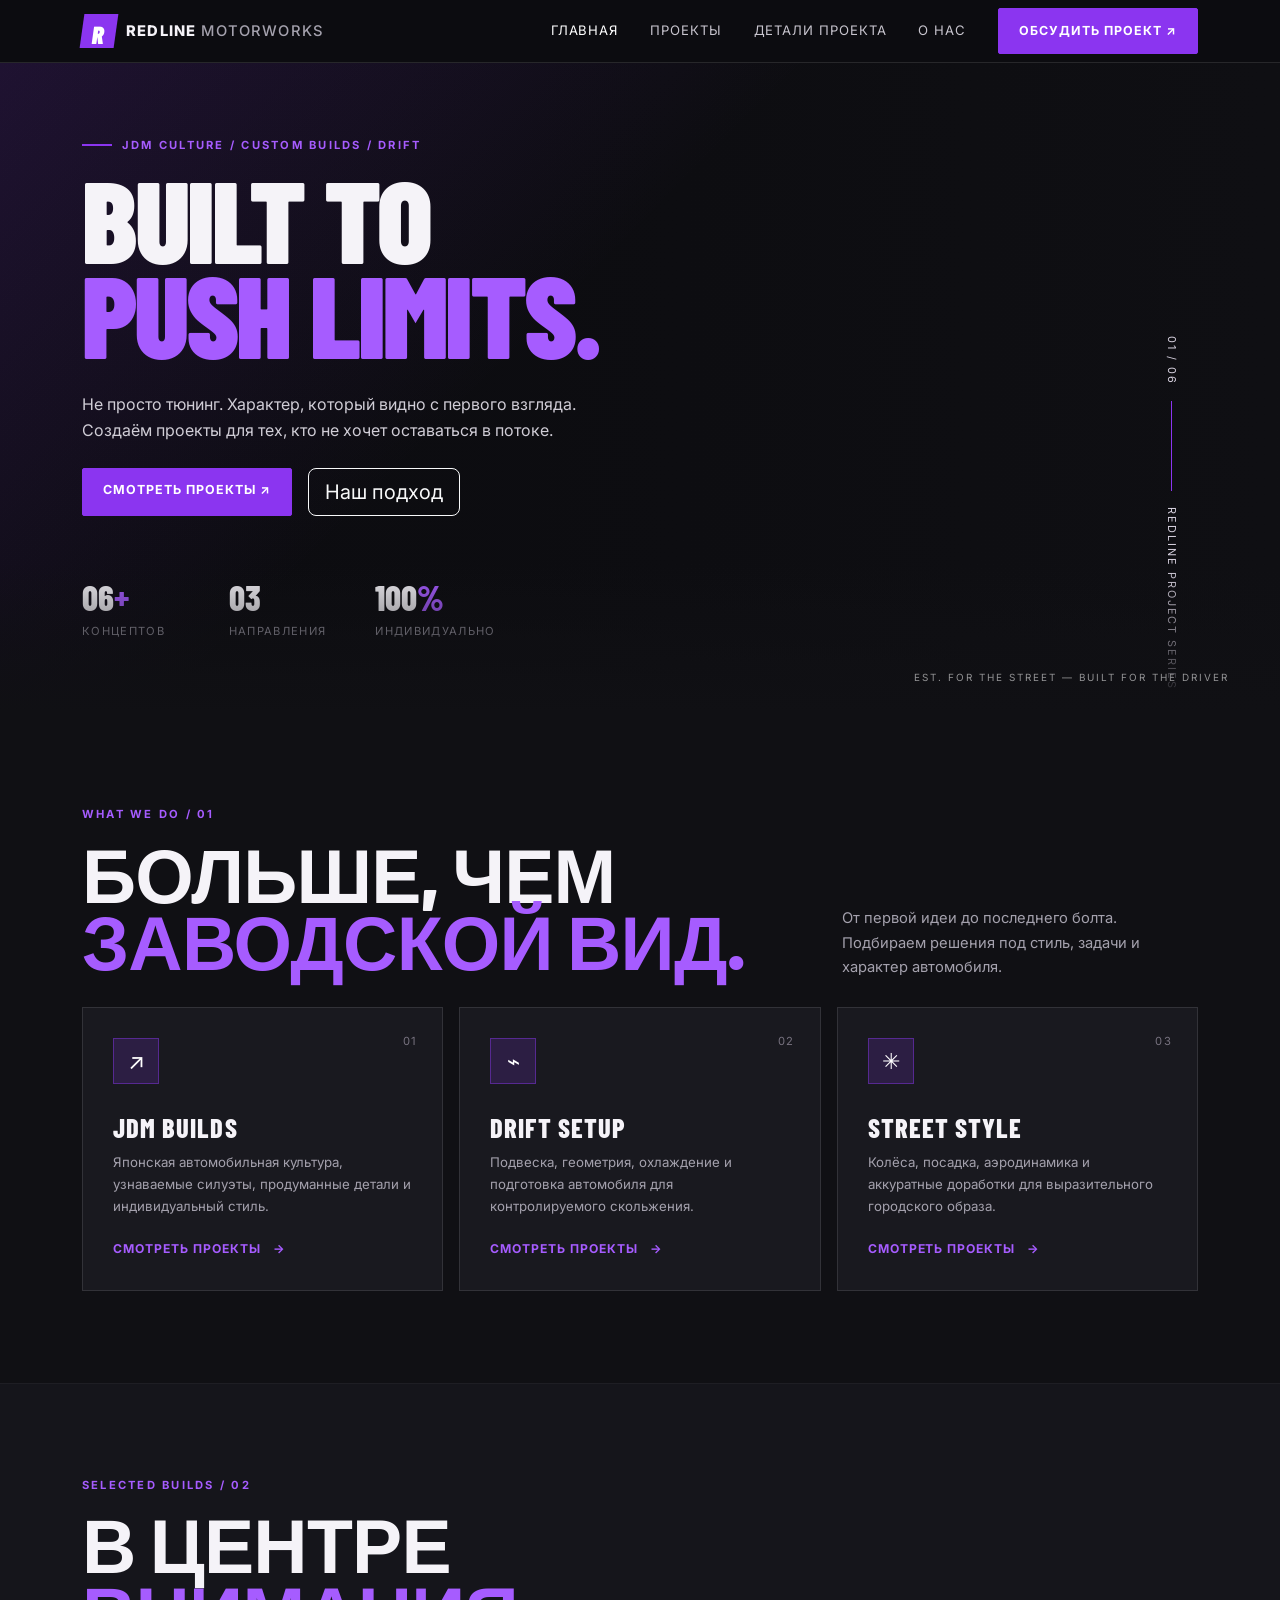
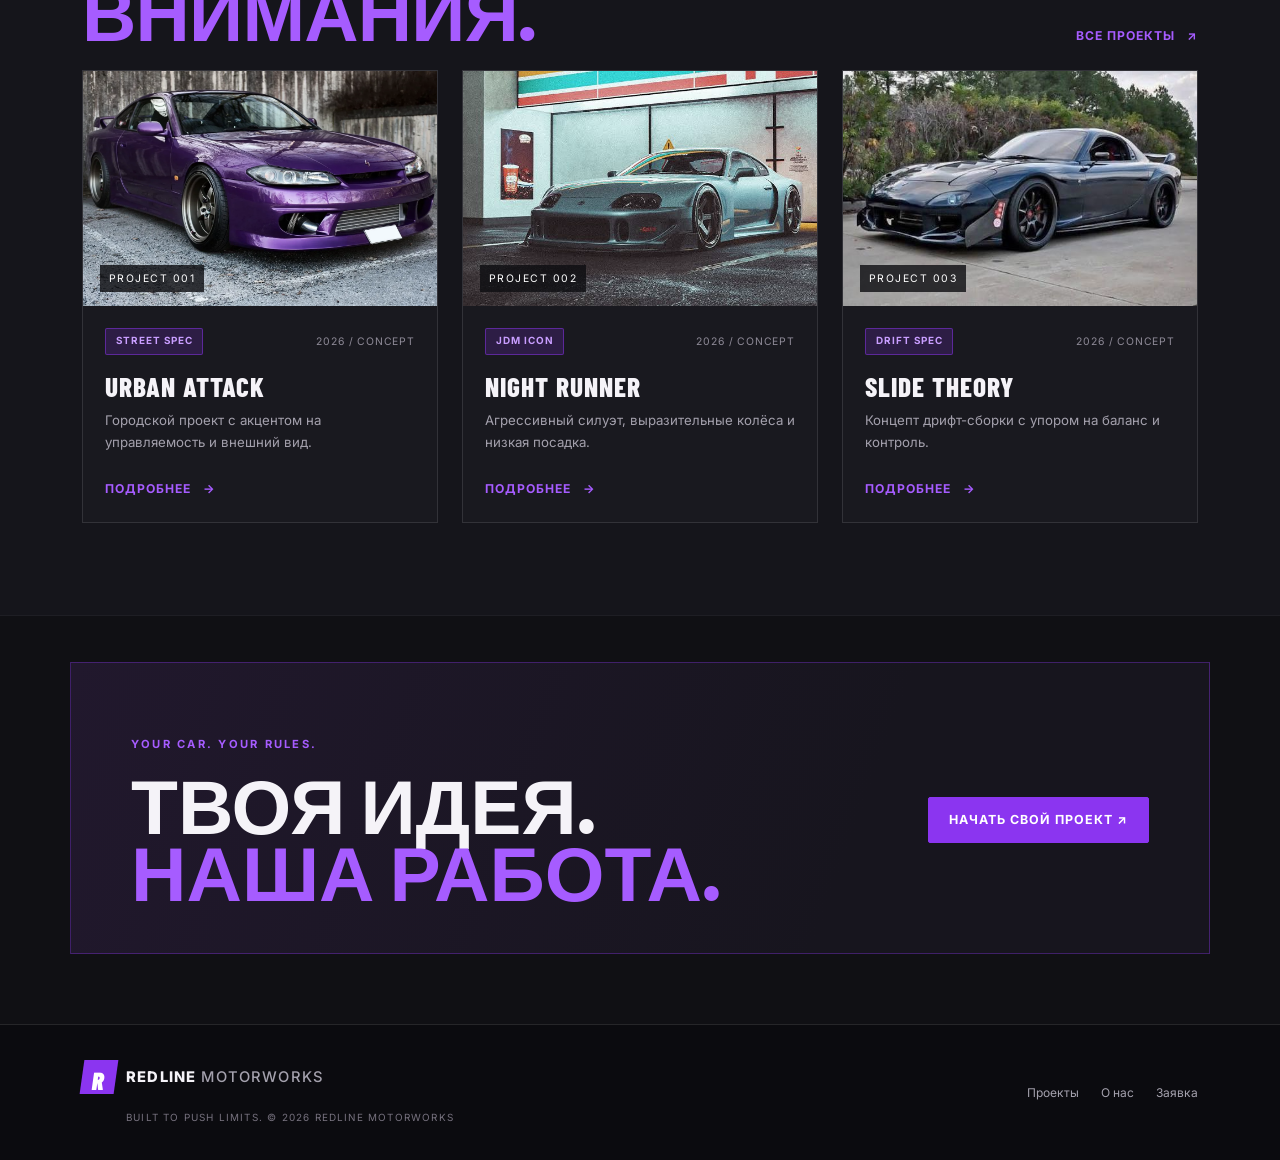
==== index.html @ ef2f2826 "Initial commit: REDLINE MOTORWORKS Bootstrap project" ====
<!DOCTYPE html>
<html lang="ru">
<head>
  <meta charset="UTF-8">
  <meta name="viewport" content="width=device-width, initial-scale=1">
  <meta name="description" content="REDLINE MOTORWORKS — тюнинг спортивных автомобилей, JDM и drift-проекты.">
  <title>REDLINE MOTORWORKS — Built to Push Limits</title>
  <link href="https://cdn.jsdelivr.net/npm/bootstrap@5.3.3/dist/css/bootstrap.min.css" rel="stylesheet">
  <link rel="stylesheet" href="css/custom.css">
</head>
<body>
  <nav class="navbar navbar-expand-lg navbar-dark site-navbar sticky-top">
    <div class="container">
      <a class="navbar-brand brand-lockup" href="index.html"><span class="brand-mark">R</span><span>REDLINE<span class="brand-light"> MOTORWORKS</span></span></a>
      <button class="navbar-toggler" type="button" data-bs-toggle="collapse" data-bs-target="#mainNav" aria-controls="mainNav" aria-expanded="false" aria-label="Открыть меню"><span class="navbar-toggler-icon"></span></button>
      <div class="collapse navbar-collapse" id="mainNav">
        <ul class="navbar-nav ms-auto align-items-lg-center gap-lg-3">
          <li class="nav-item"><a class="nav-link active" aria-current="page" href="index.html">Главная</a></li>
          <li class="nav-item"><a class="nav-link" href="catalog.html">Проекты</a></li>
          <li class="nav-item"><a class="nav-link" href="product.html">Детали проекта</a></li>
          <li class="nav-item"><a class="nav-link" href="contacts.html">О нас</a></li>
          <li class="nav-item"><a class="btn btn-redline btn-sm ms-lg-2" href="order.html">Обсудить проект <span aria-hidden="true">↗</span></a></li>
        </ul>
      </div>
    </div>
  </nav>

  <main>
    <section class="hero-section">
      <div class="hero-overlay"></div>
      <div class="container position-relative">
        <div class="row min-vh-hero align-items-center">
          <div class="col-12 col-lg-7 py-5">
            <p class="eyebrow"><span class="eyebrow-line"></span> JDM CULTURE / CUSTOM BUILDS / DRIFT</p>
            <h1 class="hero-title">BUILT TO<br><span>PUSH LIMITS.</span></h1>
            <p class="hero-copy">Не просто тюнинг. Характер, который видно с первого взгляда. Создаём проекты для тех, кто не хочет оставаться в потоке.</p>
            <div class="d-flex flex-wrap gap-3 mt-4">
              <a class="btn btn-redline btn-lg" href="catalog.html">Смотреть проекты <span aria-hidden="true">↗</span></a>
              <a class="btn btn-outline-light btn-lg" href="contacts.html">Наш подход</a>
            </div>
            <div class="hero-stats row g-3 mt-5">
              <div class="col-4"><div class="stat-number">06<span>+</span></div><div class="stat-label">концептов</div></div>
              <div class="col-4"><div class="stat-number">03</div><div class="stat-label">направления</div></div>
              <div class="col-4"><div class="stat-number">100<span>%</span></div><div class="stat-label">индивидуально</div></div>
            </div>
          </div>
          <div class="col-lg-5 d-none d-lg-block">
            <div class="hero-side-note"><span>01 / 06</span><span class="vertical-line"></span><span>REDLINE PROJECT SERIES</span></div>
          </div>
        </div>
      </div>
      <div class="hero-bottom-label">EST. FOR THE STREET — BUILT FOR THE DRIVER</div>
    </section>

    <section class="section-space">
      <div class="container">
        <div class="section-heading row align-items-end gy-3 mb-4">
          <div class="col-md-8"><p class="eyebrow">WHAT WE DO / 01</p><h2 class="section-title">БОЛЬШЕ, ЧЕМ<br><span>ЗАВОДСКОЙ ВИД.</span></h2></div>
          <div class="col-md-4"><p class="muted-copy mb-1">От первой идеи до последнего болта. Подбираем решения под стиль, задачи и характер автомобиля.</p></div>
        </div>
        <div class="row g-3">
          <div class="col-12 col-md-4"><article class="service-card h-100"><span class="service-index">01</span><div class="service-icon">↗</div><h3>JDM BUILDS</h3><p>Японская автомобильная культура, узнаваемые силуэты, продуманные детали и индивидуальный стиль.</p><a href="catalog.html" class="text-link">Смотреть проекты <span>→</span></a></article></div>
          <div class="col-12 col-md-4"><article class="service-card h-100"><span class="service-index">02</span><div class="service-icon">⌁</div><h3>DRIFT SETUP</h3><p>Подвеска, геометрия, охлаждение и подготовка автомобиля для контролируемого скольжения.</p><a href="catalog.html" class="text-link">Смотреть проекты <span>→</span></a></article></div>
          <div class="col-12 col-md-4"><article class="service-card h-100"><span class="service-index">03</span><div class="service-icon">✳</div><h3>STREET STYLE</h3><p>Колёса, посадка, аэродинамика и аккуратные доработки для выразительного городского образа.</p><a href="catalog.html" class="text-link">Смотреть проекты <span>→</span></a></article></div>
        </div>
      </div>
    </section>

    <section class="section-space section-dark">
      <div class="container">
        <div class="d-flex flex-wrap align-items-end justify-content-between gap-3 mb-4">
          <div><p class="eyebrow">SELECTED BUILDS / 02</p><h2 class="section-title mb-0">В ЦЕНТРЕ<br><span>ВНИМАНИЯ.</span></h2></div>
          <a href="catalog.html" class="text-link">Все проекты <span>↗</span></a>
        </div>
        <div class="row g-4">
          <div class="col-12 col-md-6 col-lg-4">
            <article class="project-card h-100">
              <a href="product.html" class="project-image-link"><img src="images/Nissan_s15_tuning.webp" alt="Спортивный автомобиль Porsche на дороге" class="project-image"><span class="project-number">PROJECT 001</span></a>
              <div class="project-info"><div class="d-flex justify-content-between align-items-center"><span class="badge badge-purple">STREET SPEC</span><span class="project-year">2026 / CONCEPT</span></div><h3>URBAN ATTACK</h3><p>Городской проект с акцентом на управляемость и внешний вид.</p><a href="product.html" class="text-link">Подробнее <span>→</span></a></div>
            </article>
          </div>
          <div class="col-12 col-md-6 col-lg-4">
            <article class="project-card h-100">
              <a href="product.html" class="project-image-link"><img src="images/supra_tuning.jpg" alt="Деталь кузова спортивного автомобиля" class="project-image"><span class="project-number">PROJECT 002</span></a>
              <div class="project-info"><div class="d-flex justify-content-between align-items-center"><span class="badge badge-purple">JDM ICON</span><span class="project-year">2026 / CONCEPT</span></div><h3>NIGHT RUNNER</h3><p>Агрессивный силуэт, выразительные колёса и низкая посадка.</p><a href="product.html" class="text-link">Подробнее <span>→</span></a></div>
            </article>
          </div>
          <div class="col-12 col-md-6 col-lg-4">
            <article class="project-card h-100">
              <a href="product.html" class="project-image-link"><img src="images/RX-7_tuning.jpg" alt="Спортивный автомобиль в движении" class="project-image"><span class="project-number">PROJECT 003</span></a>
              <div class="project-info"><div class="d-flex justify-content-between align-items-center"><span class="badge badge-purple">DRIFT SPEC</span><span class="project-year">2026 / CONCEPT</span></div><h3>SLIDE THEORY</h3><p>Концепт дрифт-сборки с упором на баланс и контроль.</p><a href="product.html" class="text-link">Подробнее <span>→</span></a></div>
            </article>
          </div>
        </div>
      </div>
    </section>

    <section class="cta-section">
      <div class="container">
        <div class="cta-panel row align-items-center g-4">
          <div class="col-lg-8"><p class="eyebrow">YOUR CAR. YOUR RULES.</p><h2>ТВОЯ ИДЕЯ.<br><span>НАША РАБОТА.</span></h2></div>
          <div class="col-lg-4 text-lg-end"><a href="order.html" class="btn btn-redline btn-lg">Начать свой проект <span>↗</span></a></div>
        </div>
      </div>
    </section>
  </main>

  <footer class="site-footer"><div class="container"><div class="row gy-4 align-items-center"><div class="col-md-6"><a class="navbar-brand brand-lockup" href="index.html"><span class="brand-mark">R</span><span>REDLINE<span class="brand-light"> MOTORWORKS</span></span></a><p class="footer-note">BUILT TO PUSH LIMITS. © 2026 REDLINE MOTORWORKS</p></div><div class="col-md-6 text-md-end footer-links"><a href="catalog.html">Проекты</a><a href="contacts.html">О нас</a><a href="order.html">Заявка</a></div></div></div></footer>
  <script src="https://cdn.jsdelivr.net/npm/bootstrap@5.3.3/dist/js/bootstrap.bundle.min.js"></script>
  <script src="js/main.js"></script>
</body>
</html>
---- css/custom.css ----
@import url('https://fonts.googleapis.com/css2?family=Barlow+Condensed:wght@500;600;700;800;900&family=Inter:wght@400;500;600;700&display=swap');

:root {
  --rl-bg: #101014;
  --rl-panel: #19191f;
  --rl-panel-light: #202027;
  --rl-purple: #8b35f0;
  --rl-purple-bright: #a65cff;
  --rl-white: #f5f3f8;
  --rl-muted: #a4a1ad;
  --rl-border: rgba(255,255,255,.11);
}
* { box-sizing: border-box; }
html { scroll-behavior: smooth; }
body { margin: 0; background: var(--rl-bg); color: var(--rl-white); font-family: 'Inter', Arial, sans-serif; line-height: 1.65; }
a { text-decoration: none; }
.site-navbar { background: rgba(13,13,17,.96); border-bottom: 1px solid var(--rl-border); backdrop-filter: blur(14px); }
.brand-lockup { display: inline-flex; align-items: center; gap: 10px; color: var(--rl-white) !important; font-size: .92rem; font-weight: 800; letter-spacing: .08em; }
.brand-mark { display: inline-grid; place-items: center; width: 34px; height: 34px; background: var(--rl-purple); color: white; font-family: 'Barlow Condensed', sans-serif; font-size: 1.55rem; font-weight: 900; transform: skew(-8deg); }
.brand-light { color: var(--rl-muted); font-weight: 500; }
.navbar-nav .nav-link { color: #c8c5ce; font-size: .82rem; text-transform: uppercase; letter-spacing: .07em; }
.navbar-nav .nav-link:hover, .navbar-nav .nav-link.active { color: white; }
.btn-redline { --bs-btn-color: #fff; --bs-btn-bg: var(--rl-purple); --bs-btn-border-color: var(--rl-purple); --bs-btn-hover-color: #fff; --bs-btn-hover-bg: #7025cb; --bs-btn-hover-border-color: #7025cb; --bs-btn-active-bg: #6120ae; --bs-btn-active-border-color: #6120ae; border-radius: 2px; padding: .8rem 1.25rem; font-size: .78rem; font-weight: 700; letter-spacing: .08em; text-transform: uppercase; }
.btn-outline-redline { --bs-btn-color: #d7b9ff; --bs-btn-border-color: var(--rl-purple); --bs-btn-hover-color: #fff; --bs-btn-hover-bg: var(--rl-purple); --bs-btn-hover-border-color: var(--rl-purple); border-radius: 2px; font-size: .76rem; font-weight: 700; letter-spacing: .06em; text-transform: uppercase; }
.hero-section { position: relative; overflow: hidden; min-height: 650px; background: linear-gradient(90deg, rgba(12,12,16,.98) 0%, rgba(12,12,16,.87) 42%, rgba(12,12,16,.24) 100%), url('https://images.unsplash.com/photo-1503376780353-7e6692767b70?auto=format&fit=crop&w=2000&q=90') center 56%/cover no-repeat; }
.hero-section::after { content: ''; position: absolute; inset: auto 0 0; height: 150px; background: linear-gradient(transparent, var(--rl-bg)); pointer-events: none; }
.hero-overlay { position: absolute; inset: 0; background: linear-gradient(135deg, rgba(139,53,240,.15), transparent 42%); }
.min-vh-hero { min-height: 650px; }
.eyebrow { display: flex; align-items: center; gap: 10px; margin-bottom: 1rem; color: var(--rl-purple-bright); font-size: .7rem; font-weight: 700; letter-spacing: .2em; text-transform: uppercase; }
.eyebrow-line { display: inline-block; width: 30px; height: 2px; background: var(--rl-purple); }
.hero-title, .page-title { margin: 0; font-family: 'Barlow Condensed', Impact, sans-serif; font-size: clamp(4rem, 9vw, 7.7rem); font-weight: 900; line-height: .83; letter-spacing: -.025em; }
.hero-title span, .page-title span, .section-title span, .cta-panel h2 span { color: var(--rl-purple-bright); }
.hero-copy { max-width: 520px; margin-top: 1.8rem; color: #d0cdd6; font-size: 1rem; }
.hero-stats { max-width: 440px; }
.stat-number { font-family: 'Barlow Condensed', sans-serif; font-size: 2.2rem; font-weight: 800; line-height: 1; }
.stat-number span { color: var(--rl-purple-bright); }
.stat-label { margin-top: .45rem; color: var(--rl-muted); font-size: .7rem; letter-spacing: .12em; text-transform: uppercase; }
.hero-side-note { display: flex; align-items: center; gap: 16px; justify-content: flex-end; color: #d8d2e0; font-size: .68rem; letter-spacing: .18em; writing-mode: vertical-rl; position: absolute; right: 30px; top: 42%; }
.vertical-line { height: 90px; width: 1px; background: var(--rl-purple); }
.hero-bottom-label { position: absolute; z-index: 2; right: 4%; bottom: 28px; color: rgba(255,255,255,.55); font-size: .62rem; letter-spacing: .2em; }
.section-space { padding: 92px 0; }
.section-dark { background: #15151b; border-top: 1px solid rgba(255,255,255,.04); border-bottom: 1px solid rgba(255,255,255,.04); }
.section-title { font-family: 'Barlow Condensed', Impact, sans-serif; font-size: clamp(2.8rem, 6vw, 4.7rem); font-weight: 900; line-height: .9; letter-spacing: -.01em; }
.section-title-small { font-size: clamp(2.6rem, 5vw, 3.8rem); }
.muted-copy { color: var(--rl-muted); font-size: .92rem; }
.service-card { position: relative; min-height: 260px; padding: 30px; background: var(--rl-panel); border: 1px solid var(--rl-border); transition: transform .25s, border-color .25s; }
.service-card:hover, .project-card:hover { transform: translateY(-5px); border-color: rgba(166,92,255,.55); }
.service-index { position: absolute; top: 24px; right: 25px; color: #77727f; font-size: .7rem; letter-spacing: .12em; }
.service-icon { display: grid; place-items: center; width: 46px; height: 46px; margin-bottom: 28px; color: white; background: rgba(139,53,240,.17); border: 1px solid rgba(139,53,240,.45); font-size: 1.4rem; }
.service-card h3, .project-info h3, .detail-tile h3, .contact-box h3 { font-family: 'Barlow Condensed', sans-serif; font-size: 1.65rem; font-weight: 800; letter-spacing: .04em; }
.service-card p, .project-info p, .detail-tile p { color: var(--rl-muted); font-size: .83rem; }
.text-link { display: inline-flex; gap: 12px; align-items: center; color: var(--rl-purple-bright); font-size: .76rem; font-weight: 700; letter-spacing: .08em; text-transform: uppercase; }
.text-link:hover { color: white; }
.project-card { overflow: hidden; background: var(--rl-panel); border: 1px solid var(--rl-border); transition: transform .25s, border-color .25s; }
.project-image-link { display: block; position: relative; overflow: hidden; }
.project-image { display: block; width: 100%; height: 235px; object-fit: cover; filter: saturate(.78); transition: transform .45s, filter .3s; }
.project-card:hover .project-image { transform: scale(1.045); filter: saturate(1); }
.project-number { position: absolute; left: 17px; bottom: 14px; padding: 5px 9px; background: rgba(13,13,17,.8); color: white; font-size: .65rem; letter-spacing: .14em; }
.project-info { padding: 22px; }
.project-info h3 { margin: 15px 0 7px; font-size: 1.7rem; }
.project-info p { min-height: 48px; }
.badge-purple { background: rgba(139,53,240,.18); color: #c99eff; border: 1px solid rgba(139,53,240,.5); border-radius: 2px; padding: .48rem .6rem; font-size: .62rem; letter-spacing: .1em; }
.project-year, .project-meta { color: #8f8b98; font-size: .65rem; letter-spacing: .08em; }
.project-meta { display: flex; justify-content: space-between; gap: 8px; align-items: center; border-top: 1px solid var(--rl-border); padding-top: 13px; }
.project-meta strong { color: #e8e4ed; font-size: .75rem; }
.cta-section { padding: 70px 0; }
.cta-panel { padding: 48px; background: linear-gradient(110deg, #21182d, #17151e 68%); border: 1px solid rgba(139,53,240,.35); }
.cta-panel h2 { margin: 0; font-family: 'Barlow Condensed', sans-serif; font-size: clamp(3rem, 6vw, 5rem); font-weight: 900; line-height: .88; }
.site-footer { padding: 35px 0; background: #0b0b0f; border-top: 1px solid var(--rl-border); }
.footer-note { margin: 12px 0 0 44px; color: #77727f; font-size: .62rem; letter-spacing: .12em; }
.footer-links { display: flex; justify-content: flex-end; gap: 22px; }
.footer-links a { color: var(--rl-muted); font-size: .75rem; }
.footer-links a:hover { color: white; }
.page-hero { padding: 90px 0 75px; background: radial-gradient(ellipse at 78% 25%, rgba(139,53,240,.2), transparent 36%), linear-gradient(130deg, #15131b, #101014 60%); border-bottom: 1px solid var(--rl-border); }
.page-hero-compact { padding: 72px 0 58px; }
.page-title { font-size: clamp(4rem, 9vw, 6.5rem); }
.page-lead { max-width: 590px; margin: 25px 0 0; color: var(--rl-muted); }
.alert-dark-redline { background: rgba(139,53,240,.1); color: #d7c3ef; border: 1px solid rgba(139,53,240,.3); border-radius: 2px; font-size: .8rem; }
.alert-dot { display: inline-block; flex: 0 0 7px; width: 7px; height: 7px; border-radius: 50%; background: var(--rl-purple-bright); }
.redline-input { min-height: 48px; color: white; background-color: #1c1b22; border: 1px solid #393541; border-radius: 2px; }
.redline-input:focus { color: white; background-color: #1c1b22; border-color: var(--rl-purple-bright); box-shadow: 0 0 0 .2rem rgba(139,53,240,.18); }
.redline-input::placeholder { color: #85808d; }
.redline-input option { background: #1c1b22; }
.project-item { transition: opacity .2s; }
.empty-state { padding: 45px 20px; color: var(--rl-muted); text-align: center; }
.redline-modal { color: white; background: #1a1920; border: 1px solid rgba(166,92,255,.5); border-radius: 3px; }
.redline-carousel { border: 1px solid var(--rl-border); }
.gallery-image { height: 440px; object-fit: cover; }

/* Метка этапа проекта поверх фотографии в галерее. */
.redline-carousel .carousel-item { position: relative; }
.photo-stage-label {
  position: absolute;
  top: 1rem;
  left: 1rem;
  z-index: 2;
  padding: .55rem .9rem;
  color: #fff;
  background: var(--rl-accent);
  border: 1px solid rgba(255, 255, 255, .2);
  font-size: .75rem;
  font-weight: 800;
  letter-spacing: .14em;
  text-transform: uppercase;
  box-shadow: 0 6px 20px rgba(0, 0, 0, .35);
}
.content-panel, .spec-panel, .form-panel, .contact-box { padding: 30px; background: var(--rl-panel); border: 1px solid var(--rl-border); }
.spec-title { font-family: 'Barlow Condensed', sans-serif; font-size: 2.2rem; font-weight: 900; }
.spec-price { margin: 18px 0 4px; color: var(--rl-purple-bright); font-family: 'Barlow Condensed', sans-serif; font-size: 2.5rem; font-weight: 800; }
.divider-line { margin: 25px 0; border-color: var(--rl-border); opacity: 1; }
.subheading, .mini-label { color: var(--rl-purple-bright); font-size: .68rem; font-weight: 800; letter-spacing: .15em; }
.table-spec { --bs-table-bg: transparent; --bs-table-color: #d8d4df; --bs-table-border-color: var(--rl-border); font-size: .8rem; }
.table-spec th { color: #8f8a98; font-weight: 500; }
.table-spec td { text-align: right; }
.detail-tile { height: 100%; padding: 25px; background: #1c1b22; border: 1px solid var(--rl-border); }
.detail-tile > span { color: var(--rl-purple-bright); font-size: .7rem; letter-spacing: .15em; }
.detail-tile h3 { margin: 25px 0 10px; }
.form-label { color: #e9e5ee; font-size: .78rem; font-weight: 600; }
.input-addon { color: #d2c0e8; background: #2b2237; border-color: #49345f; }
.redline-check { background-color: #26232d; border-color: #62596c; }
.redline-check:checked { background-color: var(--rl-purple); border-color: var(--rl-purple); }
.form-check-input:focus { border-color: var(--rl-purple-bright); box-shadow: 0 0 0 .2rem rgba(139,53,240,.2); }
.form-panel .invalid-feedback { color: #ff8d9b; }
.contact-mini { padding: 25px; background: #17161d; border-left: 2px solid var(--rl-purple); }
.contact-mini strong { display: block; margin-top: 15px; font-size: .8rem; letter-spacing: .1em; }
.contact-mini p { margin: 3px 0 0; color: var(--rl-muted); font-size: .8rem; }
.about-image { width: 100%; min-height: 360px; max-height: 480px; object-fit: cover; filter: saturate(.7); }
.redline-accordion .accordion-item { color: white; background: #1b1a21; border: 1px solid var(--rl-border); border-radius: 0 !important; }
.redline-accordion .accordion-button { color: white; background: #1b1a21; font-family: 'Barlow Condensed', sans-serif; font-size: 1.35rem; font-weight: 700; letter-spacing: .04em; }
.redline-accordion .accordion-button:not(.collapsed) { color: #d7b9ff; background: #241a30; box-shadow: none; }
.redline-accordion .accordion-button::after { filter: invert(1); }
.redline-accordion .accordion-button:focus { box-shadow: 0 0 0 .2rem rgba(139,53,240,.18); }
.redline-accordion .accordion-body { color: var(--rl-muted); font-size: .9rem; }
.contact-box { height: 100%; }
.contact-box h3 { margin: 20px 0 12px; font-size: 1.9rem; }
@media (max-width: 767.98px) {
  .hero-section, .min-vh-hero { min-height: 600px; }
  .hero-section { background-position: 60% center; }
  .hero-title { font-size: clamp(3.6rem, 18vw, 5.6rem); }
  .hero-bottom-label { left: 20px; right: 20px; font-size: .53rem; }
  .section-space { padding: 65px 0; }
  .cta-panel { padding: 30px 24px; }
  .footer-links { justify-content: flex-start; }
  .gallery-image { height: 270px; }
  .content-panel, .spec-panel, .form-panel, .contact-box { padding: 22px; }
  .page-hero { padding: 65px 0 50px; }
}
@media (prefers-reduced-motion: reduce) {
  html { scroll-behavior: auto; }
  *, *::before, *::after { transition-duration: .01ms !important; animation-duration: .01ms !important; }
}
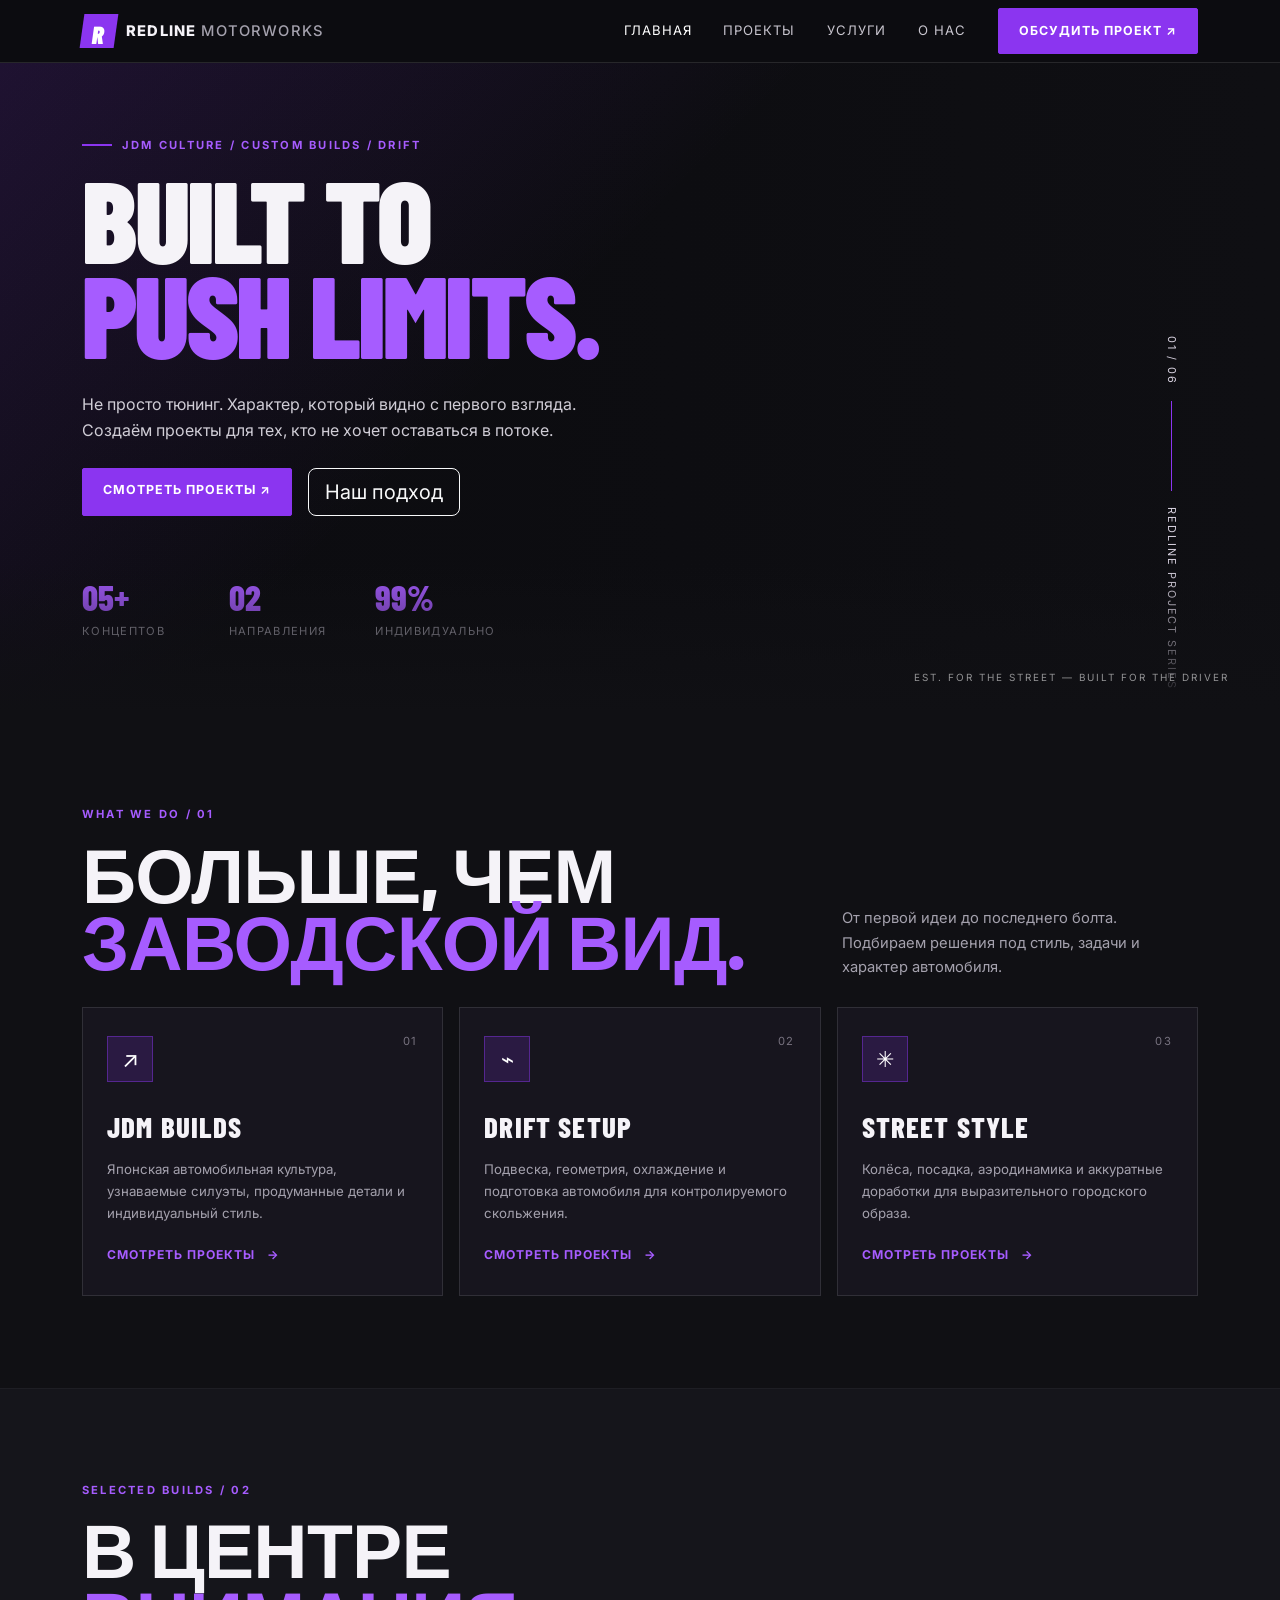
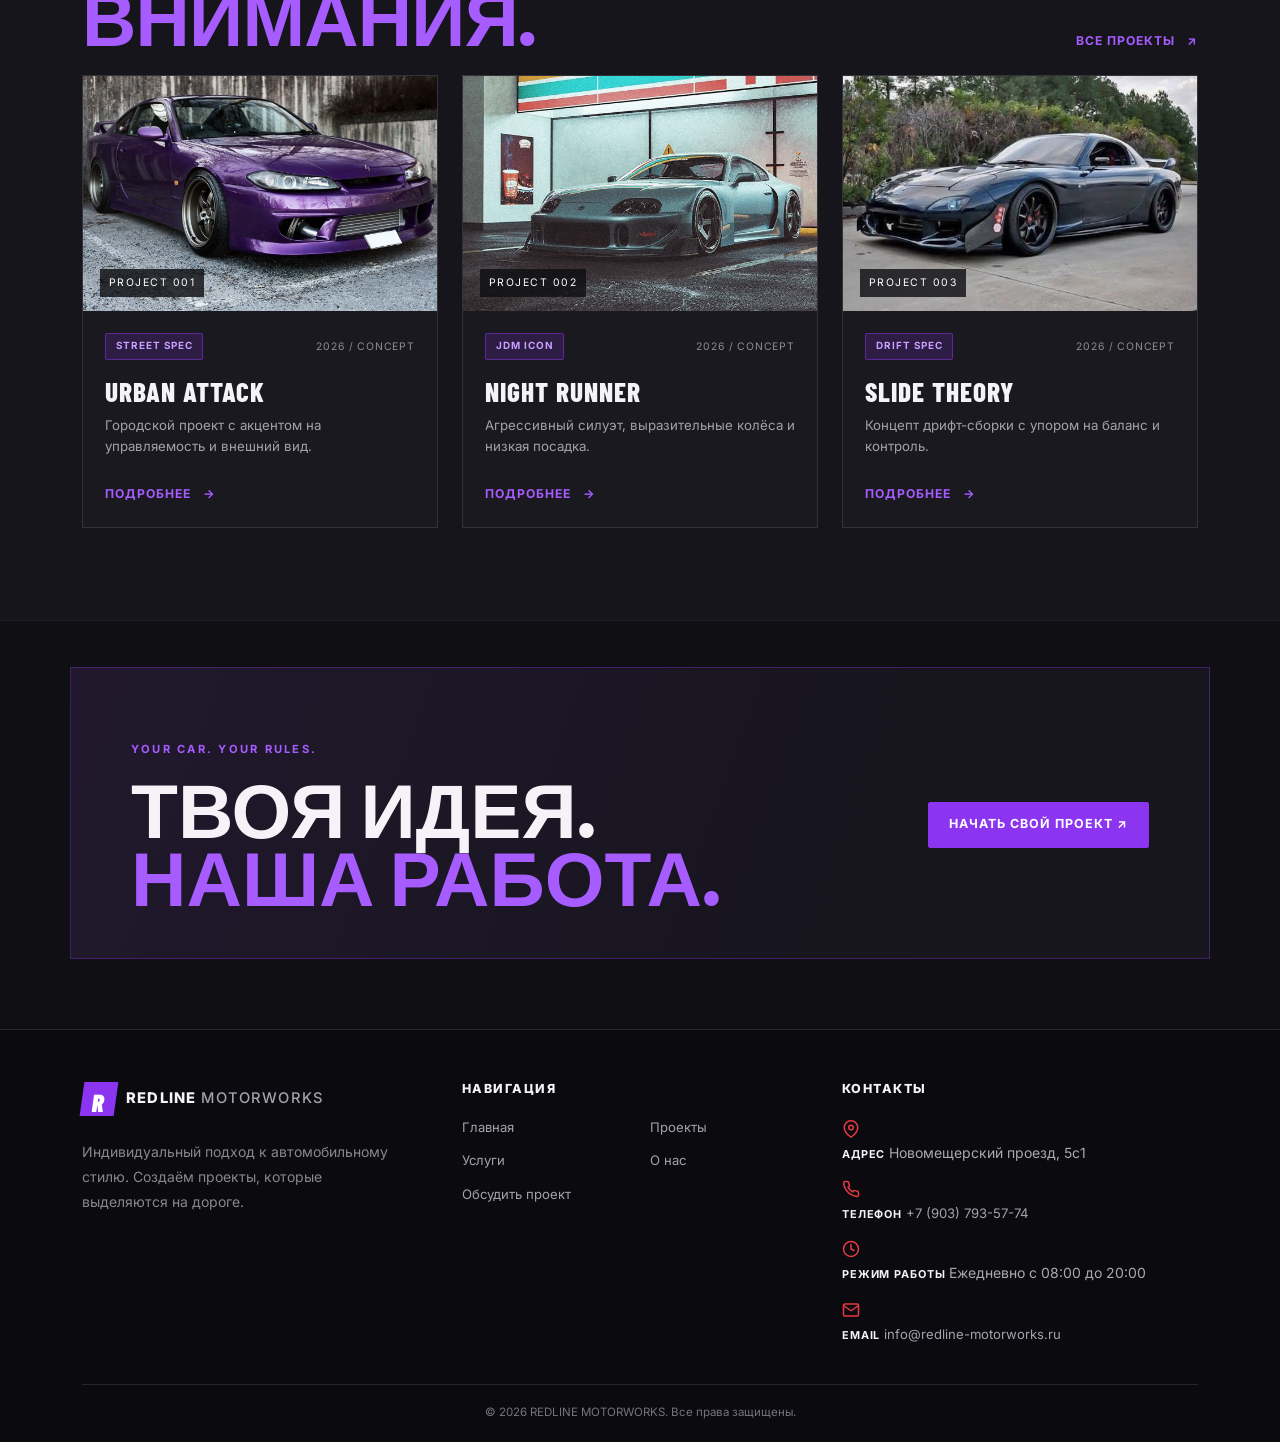
==== commit d648147f: "Ваше описание изменений" ====
--- a/index.html
+++ b/index.html
@@ -17,7 +17,7 @@
         <ul class="navbar-nav ms-auto align-items-lg-center gap-lg-3">
           <li class="nav-item"><a class="nav-link active" aria-current="page" href="index.html">Главная</a></li>
           <li class="nav-item"><a class="nav-link" href="catalog.html">Проекты</a></li>
-          <li class="nav-item"><a class="nav-link" href="product.html">Детали проекта</a></li>
+          <li class="nav-item"><a class="nav-link" href="services.html">Услуги</a></li>
           <li class="nav-item"><a class="nav-link" href="contacts.html">О нас</a></li>
           <li class="nav-item"><a class="btn btn-redline btn-sm ms-lg-2" href="order.html">Обсудить проект <span aria-hidden="true">↗</span></a></li>
         </ul>
@@ -39,9 +39,27 @@
               <a class="btn btn-outline-light btn-lg" href="contacts.html">Наш подход</a>
             </div>
             <div class="hero-stats row g-3 mt-5">
-              <div class="col-4"><div class="stat-number">06<span>+</span></div><div class="stat-label">концептов</div></div>
-              <div class="col-4"><div class="stat-number">03</div><div class="stat-label">направления</div></div>
-              <div class="col-4"><div class="stat-number">100<span>%</span></div><div class="stat-label">индивидуально</div></div>
+                <div class="col-4">
+  <div class="stat-number">
+    <span class="counter" data-target="6" data-pad="2">00</span><span>+</span>
+  </div>
+  <div class="stat-label">концептов</div>
+</div>
+
+<div class="col-4">
+  <div class="stat-number">
+    <span class="counter" data-target="3" data-pad="2">00</span>
+  </div>
+  <div class="stat-label">направления</div>
+</div>
+
+<div class="col-4">
+  <div class="stat-number">
+    <span class="counter" data-target="100">0</span><span>%</span>
+  </div>
+  <div class="stat-label">индивидуально</div>
+</div>
+
             </div>
           </div>
           <div class="col-lg-5 d-none d-lg-block">
@@ -75,20 +93,20 @@
         <div class="row g-4">
           <div class="col-12 col-md-6 col-lg-4">
             <article class="project-card h-100">
-              <a href="product.html" class="project-image-link"><img src="images/Nissan_s15_tuning.webp" alt="Спортивный автомобиль Porsche на дороге" class="project-image"><span class="project-number">PROJECT 001</span></a>
+              <a href="product.html" class="project-image-link"><img src="images/Nissan_s15_tuning.webp" alt="Тюнингованный Nissan Silvia S15 в стиле street" class="project-image"><span class="project-number">PROJECT 001</span></a>
               <div class="project-info"><div class="d-flex justify-content-between align-items-center"><span class="badge badge-purple">STREET SPEC</span><span class="project-year">2026 / CONCEPT</span></div><h3>URBAN ATTACK</h3><p>Городской проект с акцентом на управляемость и внешний вид.</p><a href="product.html" class="text-link">Подробнее <span>→</span></a></div>
             </article>
           </div>
           <div class="col-12 col-md-6 col-lg-4">
             <article class="project-card h-100">
-              <a href="product.html" class="project-image-link"><img src="images/supra_tuning.jpg" alt="Деталь кузова спортивного автомобиля" class="project-image"><span class="project-number">PROJECT 002</span></a>
-              <div class="project-info"><div class="d-flex justify-content-between align-items-center"><span class="badge badge-purple">JDM ICON</span><span class="project-year">2026 / CONCEPT</span></div><h3>NIGHT RUNNER</h3><p>Агрессивный силуэт, выразительные колёса и низкая посадка.</p><a href="product.html" class="text-link">Подробнее <span>→</span></a></div>
+              <a href="supra.html" class="project-image-link"><img src="images/supra_tuning.jpg" alt="Тюнингованная Toyota Supra MK4" class="project-image"><span class="project-number">PROJECT 002</span></a>
+              <div class="project-info"><div class="d-flex justify-content-between align-items-center"><span class="badge badge-purple">JDM ICON</span><span class="project-year">2026 / CONCEPT</span></div><h3>NIGHT RUNNER</h3><p>Агрессивный силуэт, выразительные колёса и низкая посадка.</p><a href="supra.html" class="text-link">Подробнее <span>→</span></a></div>
             </article>
           </div>
           <div class="col-12 col-md-6 col-lg-4">
             <article class="project-card h-100">
-              <a href="product.html" class="project-image-link"><img src="images/RX-7_tuning.jpg" alt="Спортивный автомобиль в движении" class="project-image"><span class="project-number">PROJECT 003</span></a>
-              <div class="project-info"><div class="d-flex justify-content-between align-items-center"><span class="badge badge-purple">DRIFT SPEC</span><span class="project-year">2026 / CONCEPT</span></div><h3>SLIDE THEORY</h3><p>Концепт дрифт-сборки с упором на баланс и контроль.</p><a href="product.html" class="text-link">Подробнее <span>→</span></a></div>
+              <a href="mazda-rx7.html" class="project-image-link"><img src="images/RX-7_tuning.jpg" alt="Спортивный автомобиль в движении" class="project-image"><span class="project-number">PROJECT 003</span></a>
+              <div class="project-info"><div class="d-flex justify-content-between align-items-center"><span class="badge badge-purple">DRIFT SPEC</span><span class="project-year">2026 / CONCEPT</span></div><h3>SLIDE THEORY</h3><p>Концепт дрифт-сборки с упором на баланс и контроль.</p><a href="mazda-rx7.html" class="text-link">Подробнее <span>→</span></a></div>
             </article>
           </div>
         </div>
@@ -105,7 +123,81 @@
     </section>
   </main>
 
-  <footer class="site-footer"><div class="container"><div class="row gy-4 align-items-center"><div class="col-md-6"><a class="navbar-brand brand-lockup" href="index.html"><span class="brand-mark">R</span><span>REDLINE<span class="brand-light"> MOTORWORKS</span></span></a><p class="footer-note">BUILT TO PUSH LIMITS. © 2026 REDLINE MOTORWORKS</p></div><div class="col-md-6 text-md-end footer-links"><a href="catalog.html">Проекты</a><a href="contacts.html">О нас</a><a href="order.html">Заявка</a></div></div></div></footer>
+  <footer class="site-footer">
+  <div class="container">
+    <div class="row g-4 footer-main">
+      <div class="col-lg-4 footer-brand-column">
+        <a class="navbar-brand brand-lockup footer-brand" href="index.html">
+          <span class="brand-mark">R</span><span>REDLINE<span class="brand-light"> MOTORWORKS</span></span>
+        </a>
+        <p class="footer-description">Индивидуальный подход к автомобильному стилю. Создаём проекты, которые выделяются на дороге.</p>
+      </div>
+
+      <div class="col-lg-4 footer-navigation-column">
+        <h5 class="footer-title">НАВИГАЦИЯ</h5>
+        <nav class="footer-navigation" aria-label="Навигация в подвале">
+          <a href="index.html">Главная</a>
+          <a href="catalog.html">Проекты</a>
+          <a href="services.html">Услуги</a>
+          <a href="contacts.html">О нас</a>
+          <a href="order.html">Обсудить проект</a>
+        </nav>
+      </div>
+
+      <div class="col-lg-4 footer-contacts-column">
+        <h5 class="footer-title">КОНТАКТЫ</h5>
+        <ul class="footer-contacts">
+          <li>
+            <svg class="contact-icon" viewBox="0 0 24 24" fill="none" stroke="currentColor" stroke-width="2" stroke-linecap="round" stroke-linejoin="round">
+              <path d="M21 10c0 7-9 13-9 13s-9-6-9-13a9 9 0 0 1 18 0z"></path>
+              <circle cx="12" cy="10" r="3"></circle>
+            </svg>
+            <div>
+              <span class="footer-contact-label">Адрес</span>
+              <span>Новомещерский проезд, 5с1</span>
+            </div>
+          </li>
+
+          <li>
+            <svg class="contact-icon" viewBox="0 0 24 24" fill="none" stroke="currentColor" stroke-width="2" stroke-linecap="round" stroke-linejoin="round">
+              <path d="M22 16.92v3a2 2 0 0 1-2.18 2 19.79 19.79 0 0 1-8.63-3.07 19.5 19.5 0 0 1-6-6 19.79 19.79 0 0 1-3.07-8.67A2 2 0 0 1 4.11 2h3a2 2 0 0 1 2 1.72 12.84 12.84 0 0 0 .7 2.81 2 2 0 0 1-.45 2.11L8.09 9.91a16 16 0 0 0 6 6l1.27-1.27a2 2 0 0 1 2.11-.45 12.84 12.84 0 0 0 2.81.7A2 2 0 0 1 22 16.92z"></path>
+            </svg>
+            <div>
+              <span class="footer-contact-label">Телефон</span>
+              <a href="tel:+79037935774">+7 (903) 793-57-74</a>
+            </div>
+          </li>
+
+          <li>
+            <svg class="contact-icon" viewBox="0 0 24 24" fill="none" stroke="currentColor" stroke-width="2" stroke-linecap="round" stroke-linejoin="round">
+              <circle cx="12" cy="12" r="10"></circle>
+              <polyline points="12 6 12 12 16 14"></polyline>
+            </svg>
+            <div>
+              <span class="footer-contact-label">Режим работы</span>
+              <span>Ежедневно с 08:00 до 20:00</span>
+            </div>
+          </li>
+
+          <li>
+            <svg class="contact-icon" viewBox="0 0 24 24" fill="none" stroke="currentColor" stroke-width="2" stroke-linecap="round" stroke-linejoin="round">
+              <path d="M4 4h16c1.1 0 2 .9 2 2v12c0 1.1-.9 2-2 2H4c-1.1 0-2-.9-2-2V6c0-1.1.9-2 2-2z"></path>
+              <polyline points="22,6 12,13 2,6"></polyline>
+            </svg>
+            <div>
+              <span class="footer-contact-label">Email</span>
+              <a href="mailto:info@redline-motorworks.ru">info@redline-motorworks.ru</a>
+            </div>
+          </li>
+        </ul>
+      </div>
+    </div>
+
+    <div class="footer-bottom">
+      <p>© 2026 REDLINE MOTORWORKS. Все права защищены.</p>
+    </div>
+  </div>
+</footer>
   <script src="https://cdn.jsdelivr.net/npm/bootstrap@5.3.3/dist/js/bootstrap.bundle.min.js"></script>
   <script src="js/main.js"></script>
 </body>
--- a/css/custom.css
+++ b/css/custom.css
@@ -149,3 +149,226 @@
   html { scroll-behavior: auto; }
   *, *::before, *::after { transition-duration: .01ms !important; animation-duration: .01ms !important; }
 }
+
+
+/* Интерактивная карта Яндекс на странице «О нас». */
+.map-frame {
+  overflow: hidden;
+  border: 1px solid rgba(166, 92, 255, .5);
+  background: var(--rl-panel);
+  box-shadow: 0 12px 35px rgba(0, 0, 0, .22);
+}
+.map-frame iframe {
+  display: block;
+  width: 100%;
+  height: 420px;
+  border: 0;
+}
+@media (max-width: 767.98px) {
+  .map-frame iframe { height: 320px; }
+}
+/* ===== FOOTER ===== */
+
+.site-footer {
+    background: #0b0b0f;
+    border-top: 1px solid rgba(153, 51, 255, 0.35);
+    padding: 55px 0 20px;
+    margin-top: 60px;
+    color: #aaa;
+}
+
+.footer-logo {
+    color: #fff;
+    font-weight: 800;
+    letter-spacing: 1px;
+    margin-bottom: 18px;
+}
+
+.footer-logo span {
+    color: #9933ff;
+}
+
+.footer-title {
+    color: #fff;
+    font-size: 15px;
+    font-weight: 700;
+    letter-spacing: 1px;
+    margin-bottom: 20px;
+}
+
+.footer-description {
+    color: #888;
+    font-size: 14px;
+    line-height: 1.8;
+}
+
+.footer-contacts {
+    list-style: none;
+    padding: 0;
+    margin: 0;
+}
+
+.footer-contacts li {
+    color: #aaa;
+    font-size: 14px;
+    line-height: 1.8;
+    margin-bottom: 10px;
+}
+
+.footer-contacts strong {
+    color: #fff;
+}
+
+.footer-contacts a {
+    color: #aaa;
+    text-decoration: none;
+    transition: color 0.2s ease;
+}
+
+.footer-contacts a:hover {
+    color: #9933ff;
+}
+
+.footer-bottom {
+    border-top: 1px solid rgba(255, 255, 255, 0.1);
+    margin-top: 40px;
+    padding-top: 20px;
+    text-align: center;
+}
+
+.footer-bottom p {
+    color: #666;
+    font-size: 13px;
+    margin: 0;
+}
+.footer-contacts {
+    list-style: none;
+    padding: 0;
+    margin: 0;
+}
+
+.footer-contacts li {
+    display: flex;
+    align-items: flex-start;
+    gap: 10px;
+    margin-bottom: 12px;
+}
+
+.contact-icon {
+    width: 18px;
+    height: 18px;
+    flex-shrink: 0; /* Не дает иконке сжиматься, если текст длинный */
+    margin-top: 3px; /* Выравнивает иконку по центру первой строки текста */
+    color: #e63946; /* Фирменный красный цвет (можно поменять на любой) */
+}
+
+
+/* ===== UPDATED THREE-COLUMN FOOTER ===== */
+.site-footer {
+  margin-top: 0;
+  padding: 52px 0 20px;
+  background: #0b0b0f;
+  border-top: 1px solid var(--rl-border);
+}
+.footer-main { align-items: flex-start; }
+.footer-brand-column .footer-brand {
+  margin: 0;
+  padding: 0;
+  /* The same brand-lockup class as the header keeps logo size and typography identical. */
+}
+.footer-brand-column .footer-description { max-width: 310px; margin-top: 20px; }
+.footer-title {
+  margin: 0 0 20px;
+  color: var(--rl-white);
+  font-size: .78rem;
+  font-weight: 800;
+  letter-spacing: .12em;
+}
+.footer-navigation { display: grid; grid-template-columns: 1fr 1fr; gap: 12px 20px; }
+.footer-navigation a, .footer-contacts a, .footer-contacts li > span:last-child {
+  color: var(--rl-muted);
+  font-size: .82rem;
+  transition: color .2s ease;
+}
+.footer-navigation a:hover, .footer-contacts a:hover { color: var(--rl-purple-bright); }
+.footer-contacts { display: grid; gap: 12px; list-style: none; margin: 0; padding: 0; }
+.footer-contacts li { display: flex; flex-direction: column; gap: 2px; margin: 0; }
+.footer-contact-label { color: var(--rl-white); font-size: .68rem; font-weight: 700; letter-spacing: .08em; text-transform: uppercase; }
+.footer-bottom { margin-top: 38px; padding-top: 18px; border-top: 1px solid var(--rl-border); text-align: center; }
+.footer-bottom p { margin: 0; color: #77727f; font-size: .72rem; }
+
+/* ===== SERVICES PAGE ===== */
+.service-card { padding: 28px 24px; background: #17151e; border: 1px solid var(--rl-border); transition: transform .2s ease, border-color .2s ease; }
+.service-card:hover { transform: translateY(-5px); border-color: rgba(139,53,240,.65); }
+.service-number { display: block; margin-bottom: 28px; color: var(--rl-purple-bright); font-family: 'Barlow Condensed', sans-serif; font-size: 2.5rem; font-weight: 900; }
+.service-card h3 { margin-bottom: 14px; color: var(--rl-white); font-family: 'Barlow Condensed', sans-serif; font-size: 1.8rem; font-weight: 800; }
+.service-card .muted-copy { margin: 0; font-size: .88rem; }
+.service-steps { display: grid; gap: 22px; margin: 0; padding: 0; list-style: none; }
+.service-steps li { display: flex; flex-direction: column; gap: 5px; padding-bottom: 18px; border-bottom: 1px solid var(--rl-border); }
+.service-steps strong { color: var(--rl-white); font-size: .85rem; letter-spacing: .06em; }
+.service-steps span { color: var(--rl-muted); font-size: .82rem; }
+@media (max-width: 991.98px) {
+  .footer-navigation { grid-template-columns: 1fr 1fr; }
+  .footer-brand-column .footer-description { max-width: 100%; }
+}
+@media (max-width: 575.98px) {
+  .site-footer { padding-top: 38px; }
+  .footer-navigation { grid-template-columns: 1fr; }
+}
+/* ===== ОБЪЁМНЫЕ КАРТОЧКИ КОНТАКТОВ НА СТРАНИЦЕ «О НАС» ===== */
+.contact-card-item {
+  display: flex;
+  flex-direction: column;
+  transition: transform 0.25s ease, border-color 0.25s ease, box-shadow 0.25s ease;
+}
+
+.contact-card-item:hover {
+  transform: translateY(-5px);
+  border-color: rgba(166, 92, 255, 0.55);
+  box-shadow: 0 12px 30px rgba(0, 0, 0, 0.35);
+}
+
+.contact-card-icon {
+  display: grid;
+  place-items: center;
+  width: 48px;
+  height: 48px;
+  margin-bottom: 22px;
+  color: var(--rl-purple-bright);
+  background: rgba(139, 53, 240, 0.15);
+  border: 1px solid rgba(139, 53, 240, 0.45);
+}
+
+.contact-card-icon svg {
+  width: 22px;
+  height: 22px;
+}
+
+.contact-card-item h3 {
+  margin: 6px 0 10px;
+  font-size: 1.65rem;
+}
+
+.contact-card-value {
+  display: block;
+  margin: 0 0 6px;
+  color: var(--rl-white);
+  font-size: 0.98rem;
+  font-weight: 600;
+  word-break: break-word;
+}
+
+.contact-card-link {
+  transition: color 0.2s ease;
+}
+
+.contact-card-link:hover {
+  color: var(--rl-purple-bright);
+}
+
+.contact-card-hint {
+  margin-top: auto;
+  padding-top: 10px;
+  color: var(--rl-muted);
+  font-size: 0.78rem;
+}
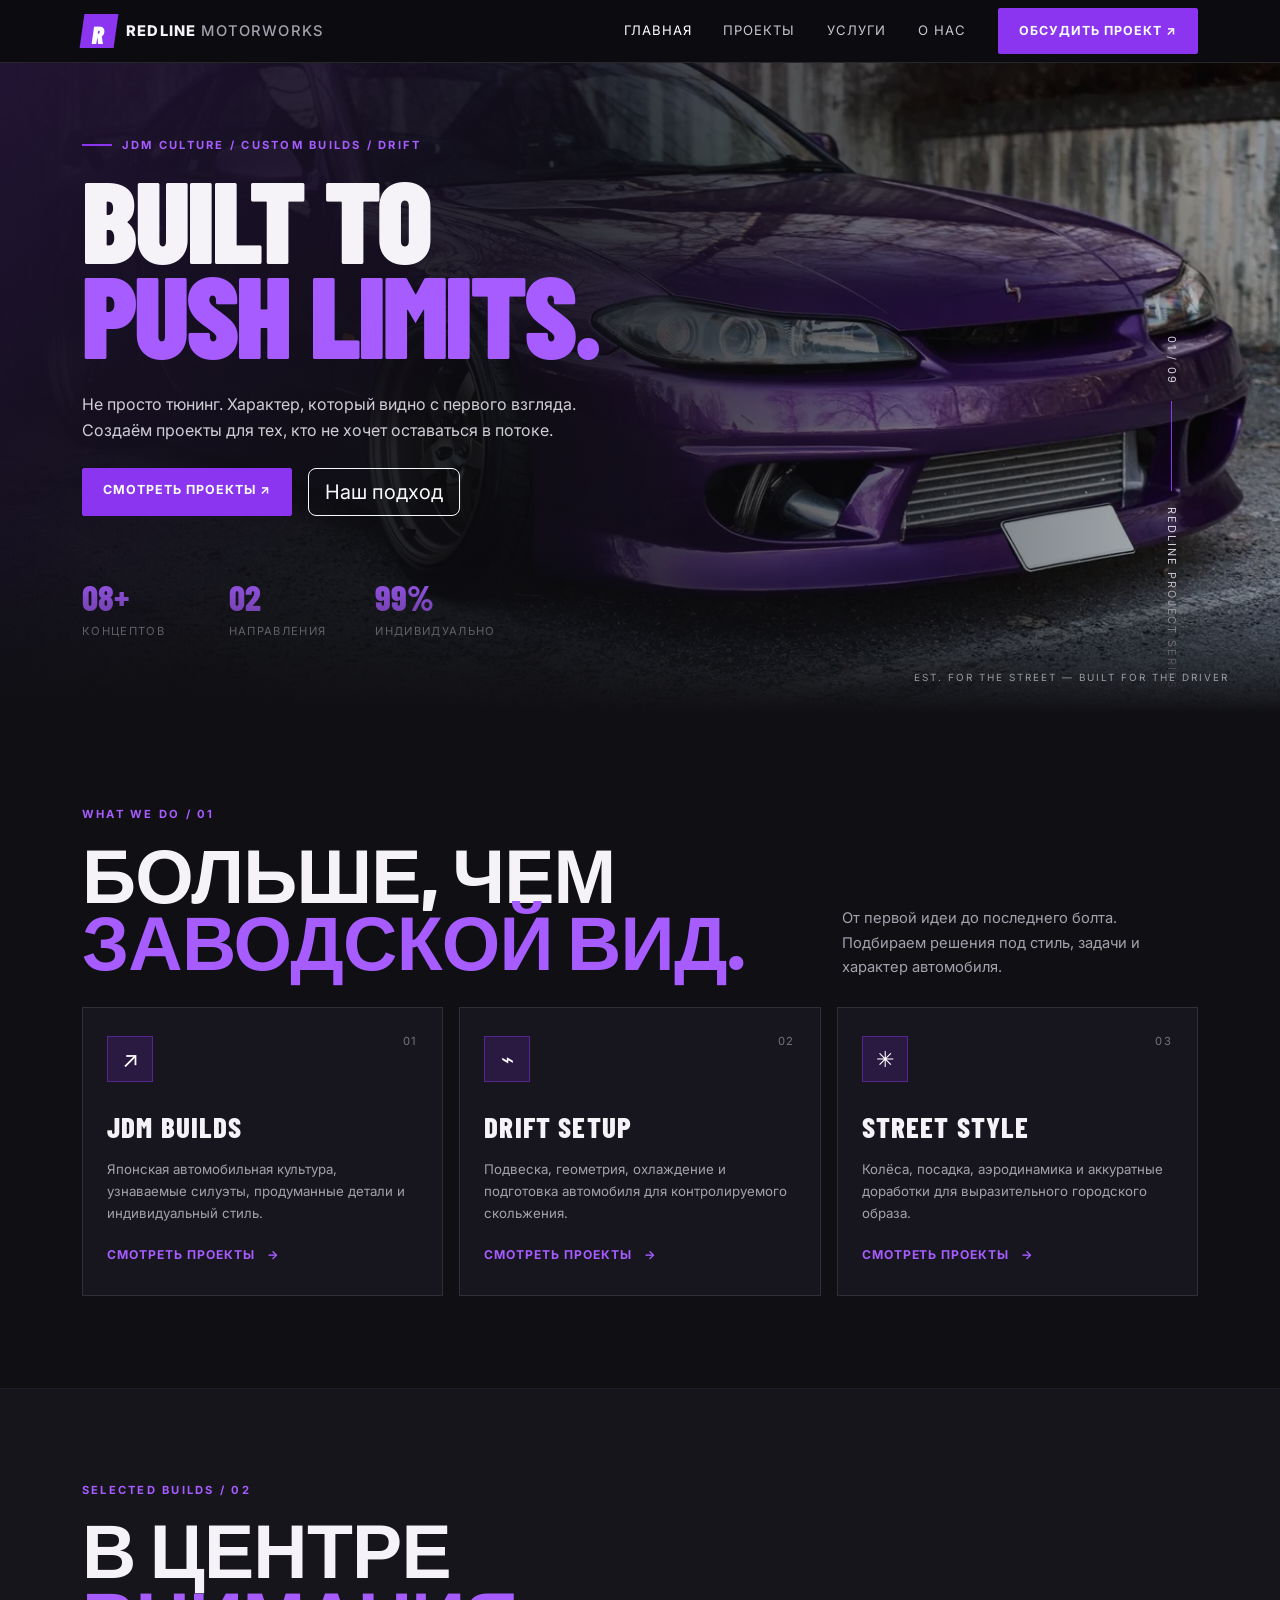
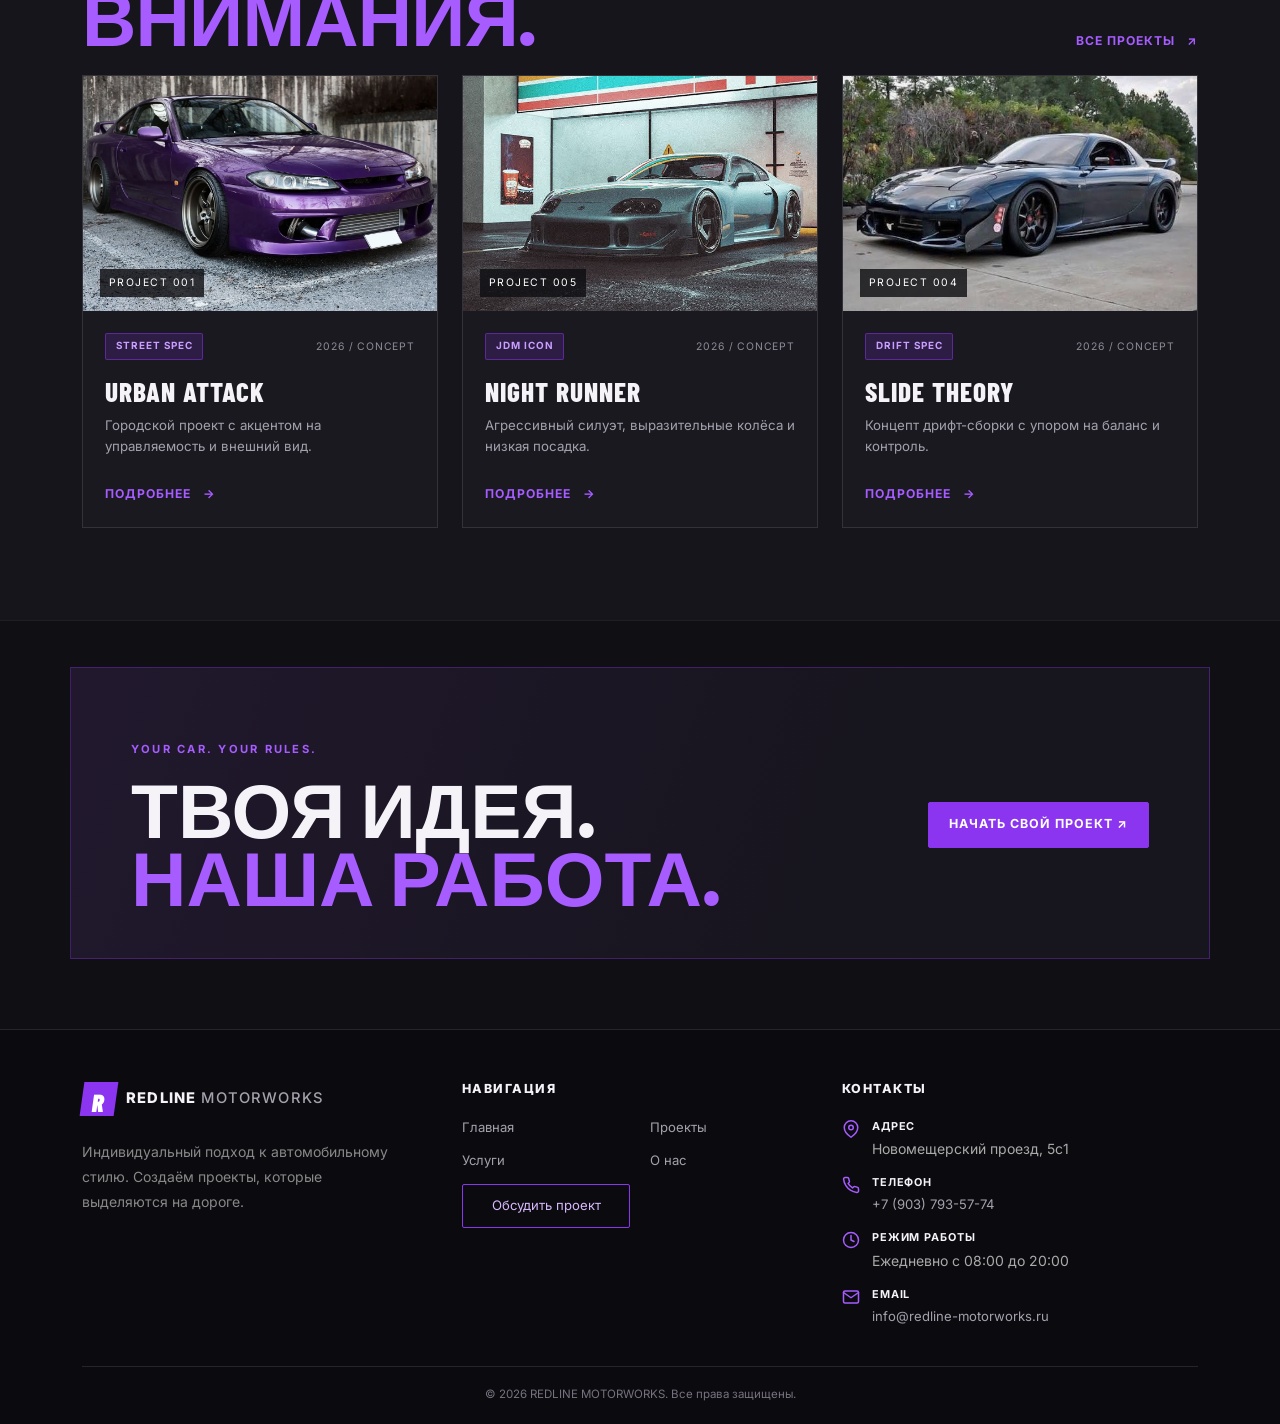
==== commit 99e59986: "Обновлен каталог, страницы услуг и контактов" ====
--- a/index.html
+++ b/index.html
@@ -5,7 +5,7 @@
   <meta name="viewport" content="width=device-width, initial-scale=1">
   <meta name="description" content="REDLINE MOTORWORKS — тюнинг спортивных автомобилей, JDM и drift-проекты.">
   <title>REDLINE MOTORWORKS — Built to Push Limits</title>
-  <link href="https://cdn.jsdelivr.net/npm/bootstrap@5.3.3/dist/css/bootstrap.min.css" rel="stylesheet">
+  <link href="vendor/bootstrap.min.css" rel="stylesheet">
   <link rel="stylesheet" href="css/custom.css">
 </head>
 <body>
@@ -41,7 +41,7 @@
             <div class="hero-stats row g-3 mt-5">
                 <div class="col-4">
   <div class="stat-number">
-    <span class="counter" data-target="6" data-pad="2">00</span><span>+</span>
+    <span class="counter" data-target="9" data-pad="2">00</span><span>+</span>
   </div>
   <div class="stat-label">концептов</div>
 </div>
@@ -63,7 +63,7 @@
             </div>
           </div>
           <div class="col-lg-5 d-none d-lg-block">
-            <div class="hero-side-note"><span>01 / 06</span><span class="vertical-line"></span><span>REDLINE PROJECT SERIES</span></div>
+            <div class="hero-side-note"><span>01 / 09</span><span class="vertical-line"></span><span>REDLINE PROJECT SERIES</span></div>
           </div>
         </div>
       </div>
@@ -99,13 +99,13 @@
           </div>
           <div class="col-12 col-md-6 col-lg-4">
             <article class="project-card h-100">
-              <a href="supra.html" class="project-image-link"><img src="images/supra_tuning.jpg" alt="Тюнингованная Toyota Supra MK4" class="project-image"><span class="project-number">PROJECT 002</span></a>
+              <a href="supra.html" class="project-image-link"><img src="images/supra_tuning.jpg" alt="Тюнингованная Toyota Supra MK4" class="project-image"><span class="project-number">PROJECT 005</span></a>
               <div class="project-info"><div class="d-flex justify-content-between align-items-center"><span class="badge badge-purple">JDM ICON</span><span class="project-year">2026 / CONCEPT</span></div><h3>NIGHT RUNNER</h3><p>Агрессивный силуэт, выразительные колёса и низкая посадка.</p><a href="supra.html" class="text-link">Подробнее <span>→</span></a></div>
             </article>
           </div>
           <div class="col-12 col-md-6 col-lg-4">
             <article class="project-card h-100">
-              <a href="mazda-rx7.html" class="project-image-link"><img src="images/RX-7_tuning.jpg" alt="Спортивный автомобиль в движении" class="project-image"><span class="project-number">PROJECT 003</span></a>
+              <a href="mazda-rx7.html" class="project-image-link"><img src="images/RX-7_tuning.jpg" alt="Спортивный автомобиль в движении" class="project-image"><span class="project-number">PROJECT 004</span></a>
               <div class="project-info"><div class="d-flex justify-content-between align-items-center"><span class="badge badge-purple">DRIFT SPEC</span><span class="project-year">2026 / CONCEPT</span></div><h3>SLIDE THEORY</h3><p>Концепт дрифт-сборки с упором на баланс и контроль.</p><a href="mazda-rx7.html" class="text-link">Подробнее <span>→</span></a></div>
             </article>
           </div>
@@ -198,7 +198,7 @@
     </div>
   </div>
 </footer>
-  <script src="https://cdn.jsdelivr.net/npm/bootstrap@5.3.3/dist/js/bootstrap.bundle.min.js"></script>
+  <script src="vendor/bootstrap.bundle.min.js"></script>
   <script src="js/main.js"></script>
 </body>
 </html>
--- a/css/custom.css
+++ b/css/custom.css
@@ -22,7 +22,7 @@
 .navbar-nav .nav-link:hover, .navbar-nav .nav-link.active { color: white; }
 .btn-redline { --bs-btn-color: #fff; --bs-btn-bg: var(--rl-purple); --bs-btn-border-color: var(--rl-purple); --bs-btn-hover-color: #fff; --bs-btn-hover-bg: #7025cb; --bs-btn-hover-border-color: #7025cb; --bs-btn-active-bg: #6120ae; --bs-btn-active-border-color: #6120ae; border-radius: 2px; padding: .8rem 1.25rem; font-size: .78rem; font-weight: 700; letter-spacing: .08em; text-transform: uppercase; }
 .btn-outline-redline { --bs-btn-color: #d7b9ff; --bs-btn-border-color: var(--rl-purple); --bs-btn-hover-color: #fff; --bs-btn-hover-bg: var(--rl-purple); --bs-btn-hover-border-color: var(--rl-purple); border-radius: 2px; font-size: .76rem; font-weight: 700; letter-spacing: .06em; text-transform: uppercase; }
-.hero-section { position: relative; overflow: hidden; min-height: 650px; background: linear-gradient(90deg, rgba(12,12,16,.98) 0%, rgba(12,12,16,.87) 42%, rgba(12,12,16,.24) 100%), url('https://images.unsplash.com/photo-1503376780353-7e6692767b70?auto=format&fit=crop&w=2000&q=90') center 56%/cover no-repeat; }
+.hero-section { position: relative; overflow: hidden; min-height: 650px; background: linear-gradient(90deg, rgba(12,12,16,.98) 0%, rgba(12,12,16,.87) 42%, rgba(12,12,16,.24) 100%), url('../images/Nissan_s15_tuning.webp') center 56%/cover no-repeat; }
 .hero-section::after { content: ''; position: absolute; inset: auto 0 0; height: 150px; background: linear-gradient(transparent, var(--rl-bg)); pointer-events: none; }
 .hero-overlay { position: absolute; inset: 0; background: linear-gradient(135deg, rgba(139,53,240,.15), transparent 42%); }
 .min-vh-hero { min-height: 650px; }
@@ -372,3 +372,97 @@
   color: var(--rl-muted);
   font-size: 0.78rem;
 }
+
+
+/* ===== RICH VISUAL SERVICES PAGE ===== */
+.services-hero {
+  position: relative;
+  display: flex;
+  align-items: center;
+  overflow: hidden;
+  min-height: 470px;
+  background: linear-gradient(90deg, rgba(12,11,17,.97) 0%, rgba(12,11,17,.87) 36%, rgba(12,11,17,.27) 100%),
+              linear-gradient(0deg, rgba(139,53,240,.14), transparent 60%),
+              url('../images/Nissan_s15_tuning.webp') center 57% / cover no-repeat;
+}
+.services-hero-content { z-index: 1; }
+.services-hero .page-lead { color: #dfdce5; }
+.services-hero-caption { position: absolute; right: 5%; bottom: 25px; color: #e0d5eb; font-size: .65rem; font-weight: 700; letter-spacing: .2em; }
+.services-intro { max-width: 280px; }
+.service-photo-card { padding: 0; overflow: hidden; min-height: 0; display: flex; flex-direction: column; }
+.service-card-media { position: relative; height: 205px; overflow: hidden; background: #221c2d; }
+.service-card-media::after { content: ''; position: absolute; inset: 40% 0 0; background: linear-gradient(transparent, rgba(10,8,15,.55)); pointer-events: none; }
+.service-card-media img { width: 100%; height: 100%; object-fit: cover; display: block; filter: saturate(.83); transition: transform .4s ease, filter .3s ease; }
+.service-photo-card:hover .service-card-media img { transform: scale(1.07); filter: saturate(1.08); }
+.service-image-label { position: absolute; z-index: 1; left: 17px; bottom: 15px; font-size: .66rem; color: white; font-weight: 800; letter-spacing: .14em; }
+.service-card-body { display: flex; flex-direction: column; flex: 1; padding: 21px 22px 25px; }
+.service-card-body .service-number { margin-bottom: 6px; font-size: 1.65rem; line-height: 1; }
+.service-card-body h3 { font-size: clamp(1.5rem, 2vw, 1.9rem); margin: 10px 0; }
+.service-card-body .muted-copy { margin-bottom: 22px; flex: 1; }
+.service-card-body .text-link { margin-top: auto; }
+.service-showcase-item { display: block; position: relative; overflow: hidden; height: 100%; min-height: 235px; background: #231c31; border: 1px solid var(--rl-border); }
+.service-showcase-feature { min-height: 496px; }
+.service-showcase-small { min-height: 239px; }
+.service-showcase-item img { display: block; position: absolute; inset: 0; width: 100%; height: 100%; object-fit: cover; filter: saturate(.86); transition: transform .5s ease, filter .3s ease; }
+.service-showcase-item::after { content: ''; position: absolute; inset: 30% 0 0; background: linear-gradient(transparent, rgba(7,7,12,.9)); pointer-events: none; }
+.service-showcase-item:hover img { transform: scale(1.05); filter: saturate(1.1); }
+.service-showcase-overlay { position: absolute; bottom: 20px; left: 24px; right: 24px; z-index: 1; display: grid; gap: 6px; }
+.service-showcase-kicker { color: #d6a9ff; font-size: .68rem; font-weight: 800; letter-spacing: .16em; }
+.service-showcase-overlay strong { color: white; font-family: 'Barlow Condensed', sans-serif; font-size: clamp(1.7rem, 3vw, 2.3rem); font-weight: 900; line-height: 1; }
+.service-showcase-arrow { position: absolute; right: 0; bottom: 0; font-size: 1.6rem; color: #e0baff; }
+.service-process-image { position: relative; height: 260px; overflow: hidden; border: 1px solid var(--rl-border); }
+.service-process-image img { width: 100%; height: 100%; object-fit: cover; display: block; }
+.service-process-image::after { content: ''; position: absolute; inset: 50% 0 0; background: linear-gradient(transparent, rgba(9,7,15,.78)); }
+.service-process-image span { position: absolute; left: 20px; bottom: 15px; z-index: 1; color: white; font-weight: 700; font-size: .66rem; letter-spacing: .15em; }
+.services-cta { background: linear-gradient(90deg, rgba(29,18,45,.96), rgba(18,15,27,.85)), url('../images/supra_tuning.jpg') center / cover no-repeat; }
+
+/* ===== LARGE CONTACT DIRECTORY ON ABOUT PAGE ===== */
+.about-contacts-section { background: radial-gradient(circle at 82% 16%, rgba(139,53,240,.09), transparent 35%), var(--rl-bg); }
+.about-contact-card { display: flex; flex-direction: column; min-height: 273px; height: 100%; padding: 28px 32px; background: linear-gradient(135deg, #211b2d 0%, #18171f 68%); border: 1px solid rgba(166,92,255,.24); transition: transform .25s ease, border-color .25s ease, box-shadow .25s ease; }
+.about-contact-card:hover { transform: translateY(-4px); border-color: rgba(166,92,255,.65); box-shadow: 0 20px 40px rgba(0,0,0,.22); }
+.about-contact-top { display: flex; align-items: center; justify-content: space-between; gap: 14px; margin-bottom: 15px; }
+.about-contact-icon { display: grid; place-items: center; width: 49px; height: 49px; flex-shrink: 0; background: rgba(139,53,240,.19); border: 1px solid rgba(166,92,255,.55); color: #c28cff; }
+.about-contact-icon svg { width: 25px; height: 25px; }
+.about-contact-index { font-size: .63rem; font-weight: 800; letter-spacing: .14em; color: #8d849c; }
+.about-contact-card h3 { margin: 2px 0 10px; color: #d6b2ff; font-size: .75rem; font-weight: 800; letter-spacing: .16em; }
+.about-contact-primary { display: inline-block; align-self: flex-start; color: var(--rl-white); font-family: 'Barlow Condensed', Impact, sans-serif; font-size: clamp(1.85rem, 4vw, 2.65rem); font-weight: 800; letter-spacing: .01em; line-height: 1.03; overflow-wrap: anywhere; transition: color .2s; }
+a.about-contact-primary:hover { color: #c38eff; }
+.about-contact-primary span { color: var(--rl-purple-bright); font-size: .7em; }
+.about-contact-email { font-size: clamp(1.6rem, 3.4vw, 2.35rem); }
+.about-contact-card p { margin: auto 0 0; padding-top: 19px; color: var(--rl-muted); font-size: .82rem; }
+.about-contact-bottom { display: flex; justify-content: space-between; align-items: center; flex-wrap: wrap; gap: 20px; padding: 26px 30px; background: linear-gradient(110deg, #251a34, #17151d); border: 1px solid rgba(139,53,240,.35); }
+.about-contact-bottom strong { display: block; color: white; font-family: 'Barlow Condensed',sans-serif; font-size: 1.8rem; line-height: 1; }
+#location { scroll-margin-top: 75px; }
+@media (max-width: 767.98px) {
+  .services-hero { min-height: 400px; background-position: 63% center; }
+  .services-hero-caption { display: none; }
+  .service-card-media { height: 230px; }
+  .service-showcase-feature { min-height: 370px; }
+  .service-showcase-small { min-height: 220px; }
+  .about-contact-card { padding: 25px 23px; min-height: 245px; }
+  .about-contact-primary { font-size: clamp(1.9rem, 8vw, 2.6rem); }
+  .about-contact-email { font-size: clamp(1.7rem, 6vw, 2.2rem); }
+}
+@media (prefers-reduced-motion: reduce) {
+  .service-card-media img, .service-showcase-item img, .about-contact-card { transition: none; }
+}
+
+/* Theme-consistent footer contact layout. */
+.footer-contacts li { flex-direction: row; align-items: flex-start; gap: 12px; }
+.footer-contacts li > div { display: flex; flex-direction: column; min-width: 0; }
+.footer-contacts .contact-icon { color: var(--rl-purple-bright); margin-top: 3px; }
+@media (max-width: 575.98px) {
+  .page-title { font-size: clamp(3.25rem, 12vw, 4rem); }
+}
+.footer-navigation a[href="order.html"] {
+    border: 1px solid #8b35f0;
+    color: #d7b9ff;
+    padding: 10px 15px;
+    border-radius: 2px;
+    text-align: center;
+}
+
+.footer-navigation a[href="order.html"]:hover {
+    background: #8b35f0;
+    color: white;
+}
